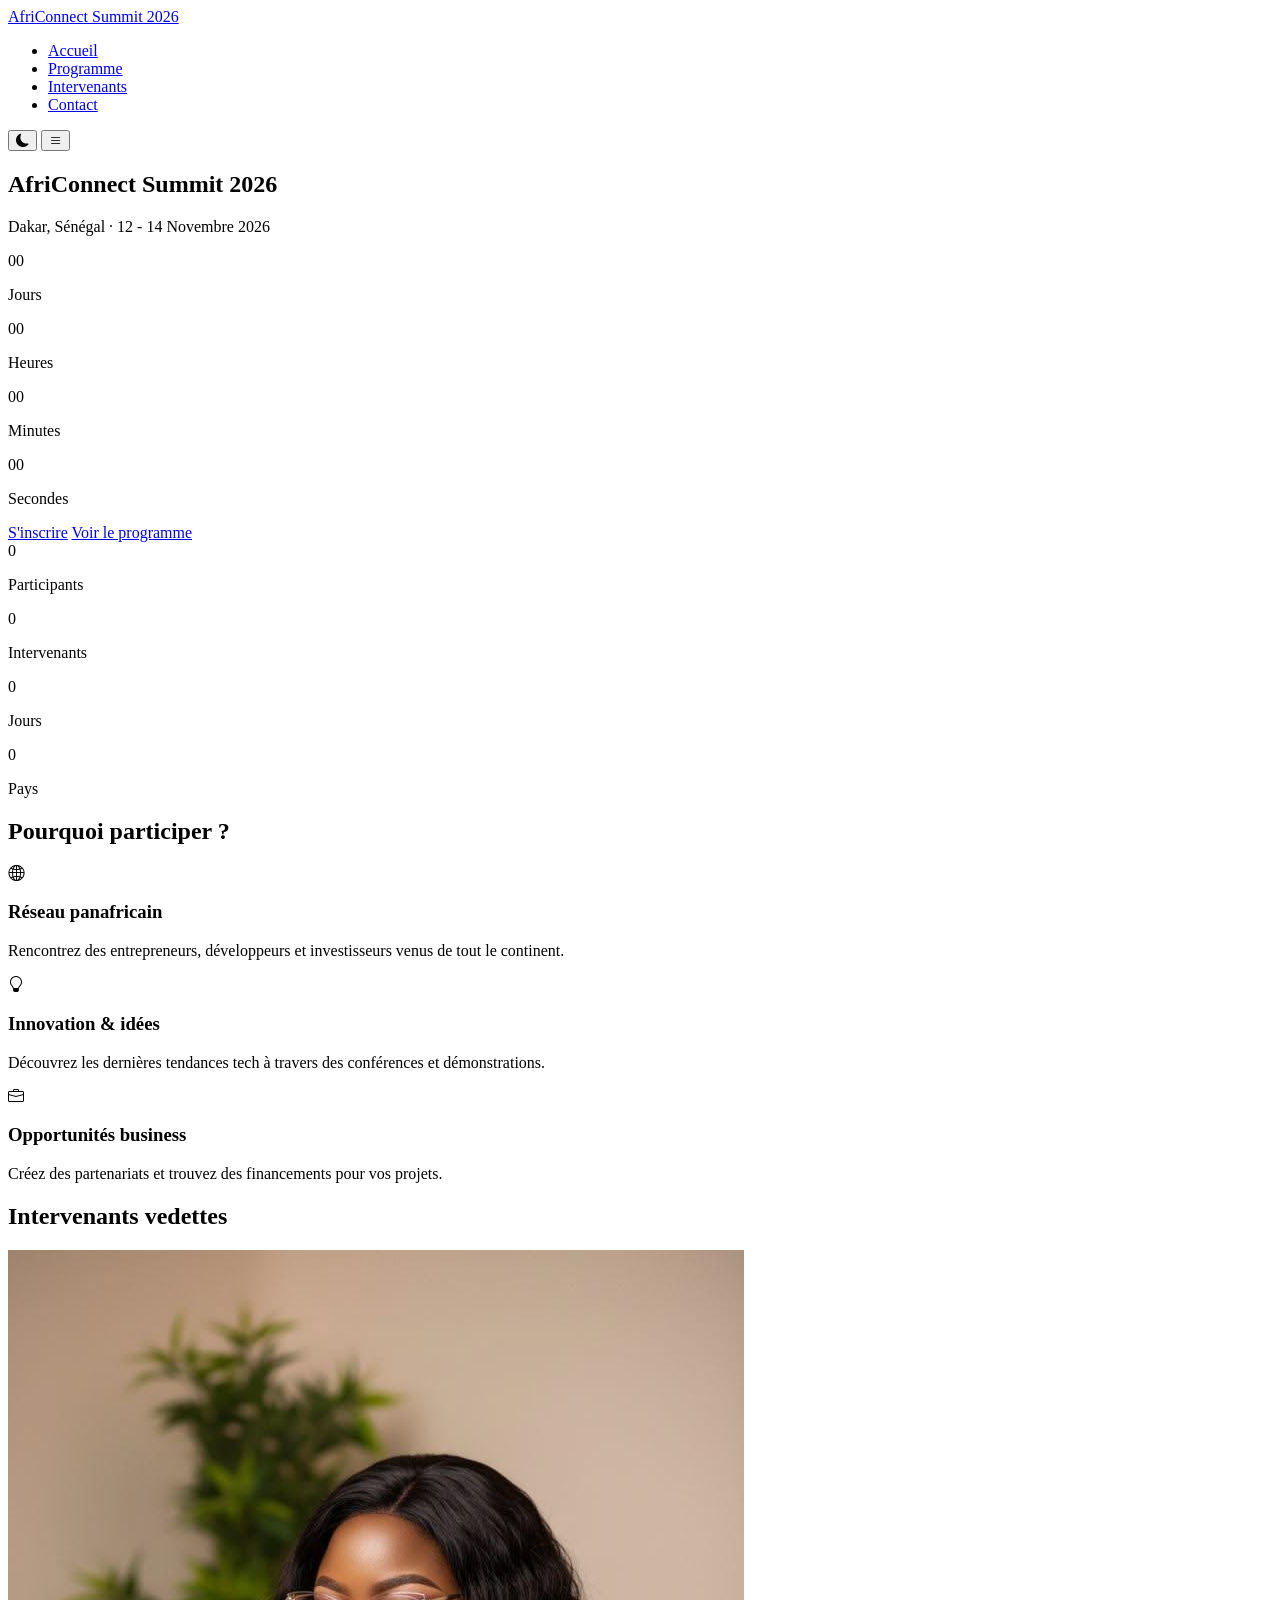
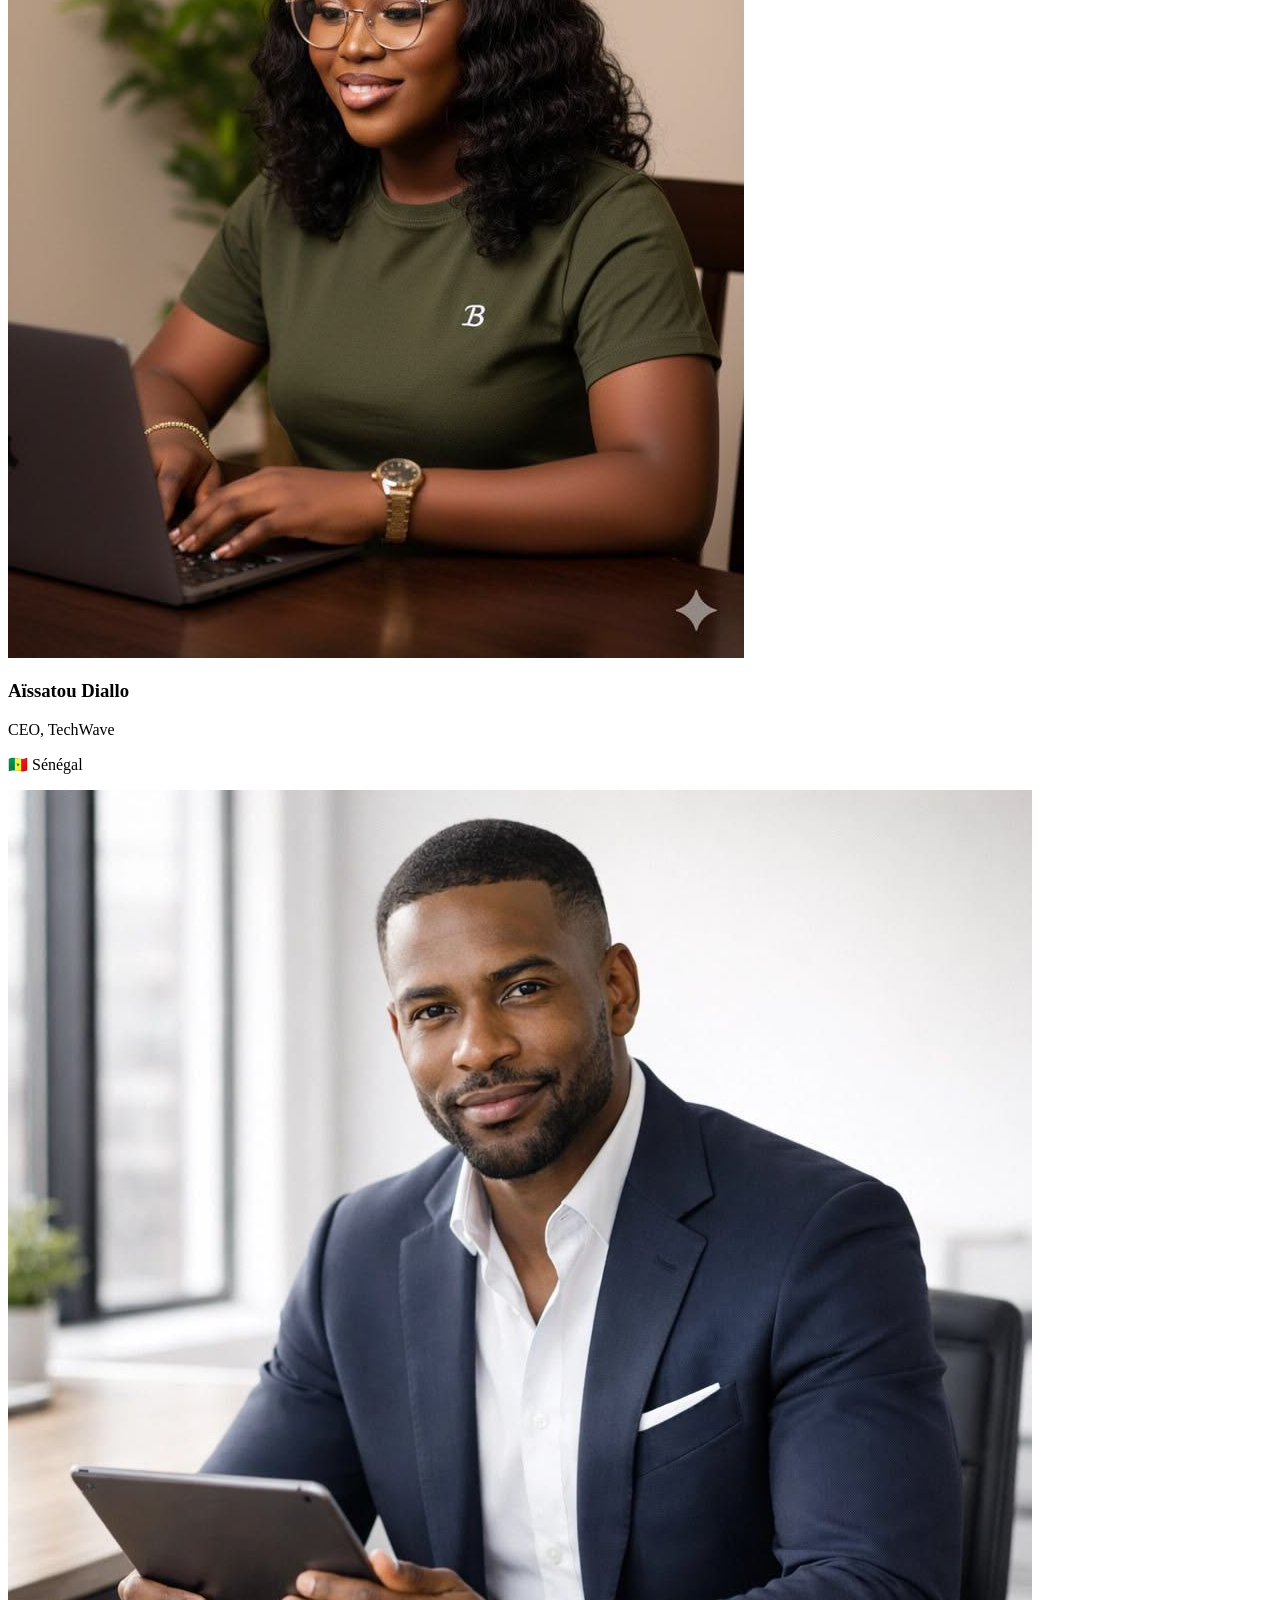
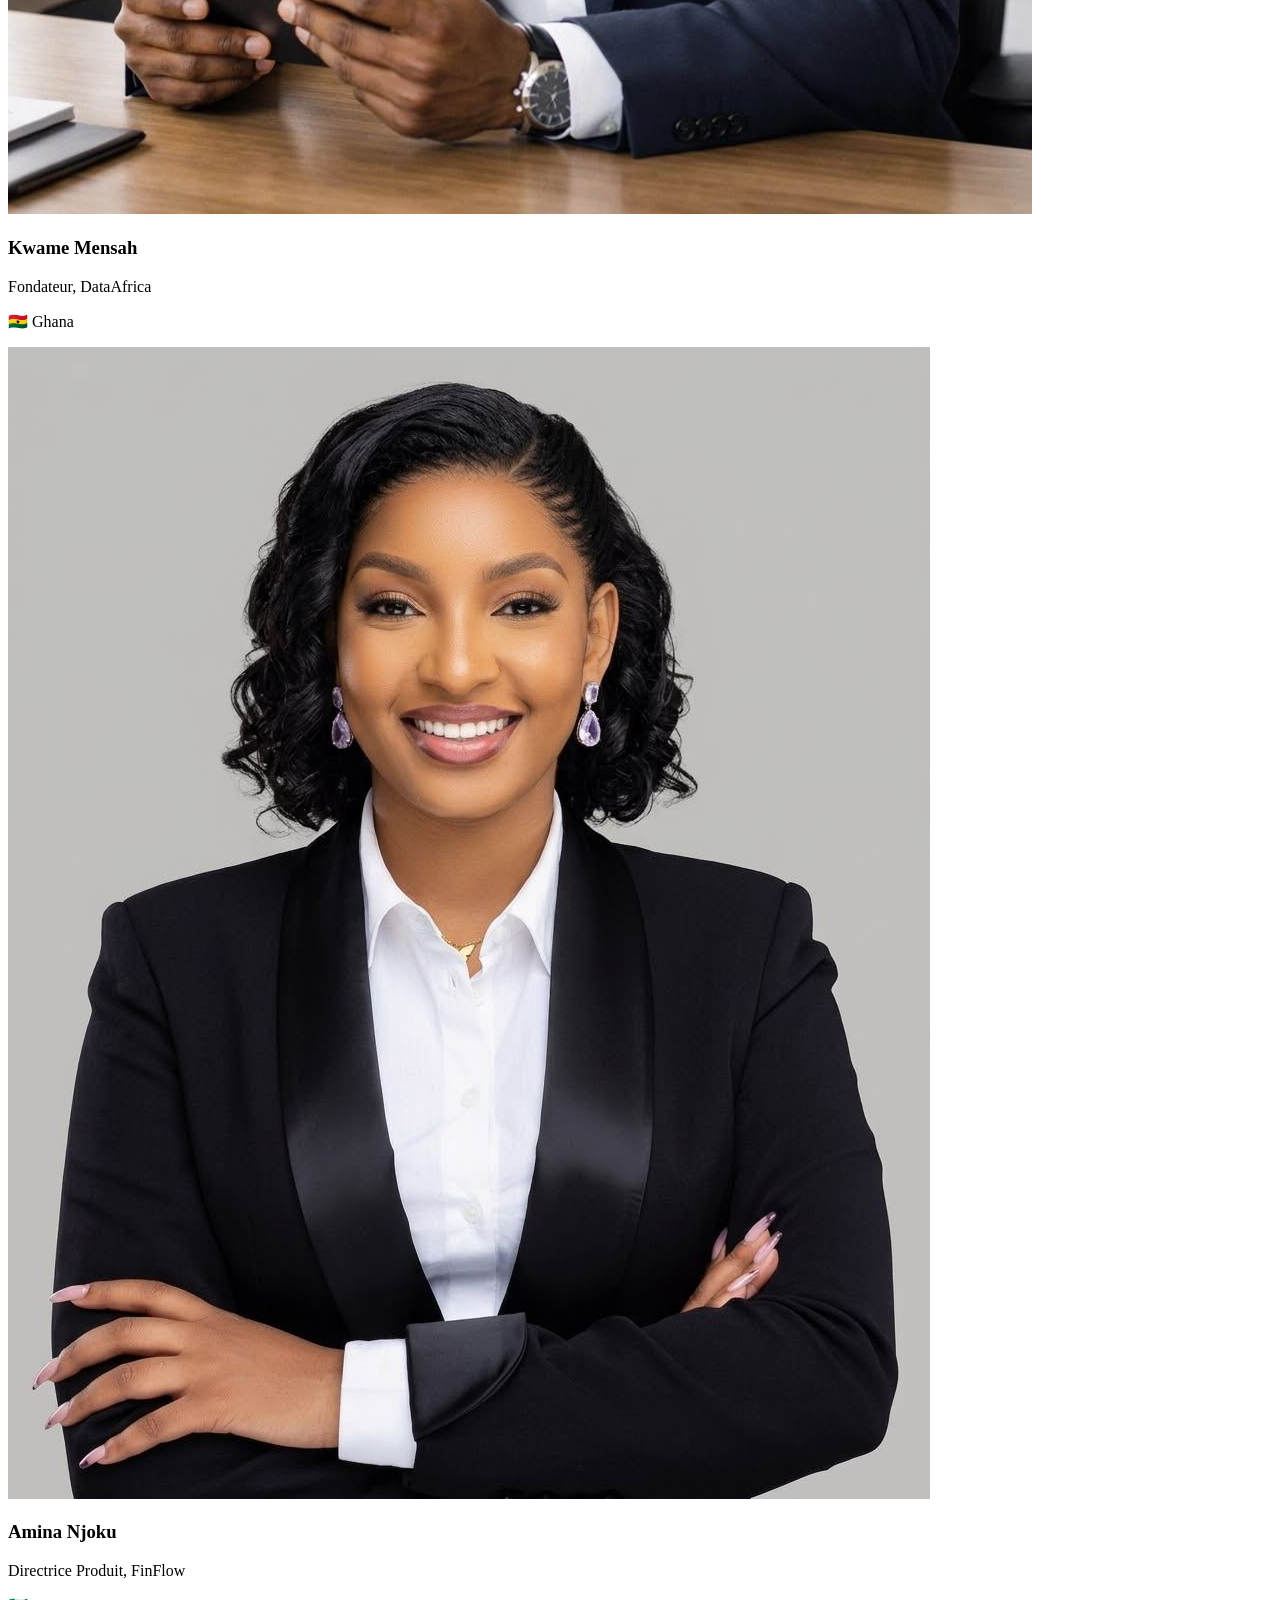
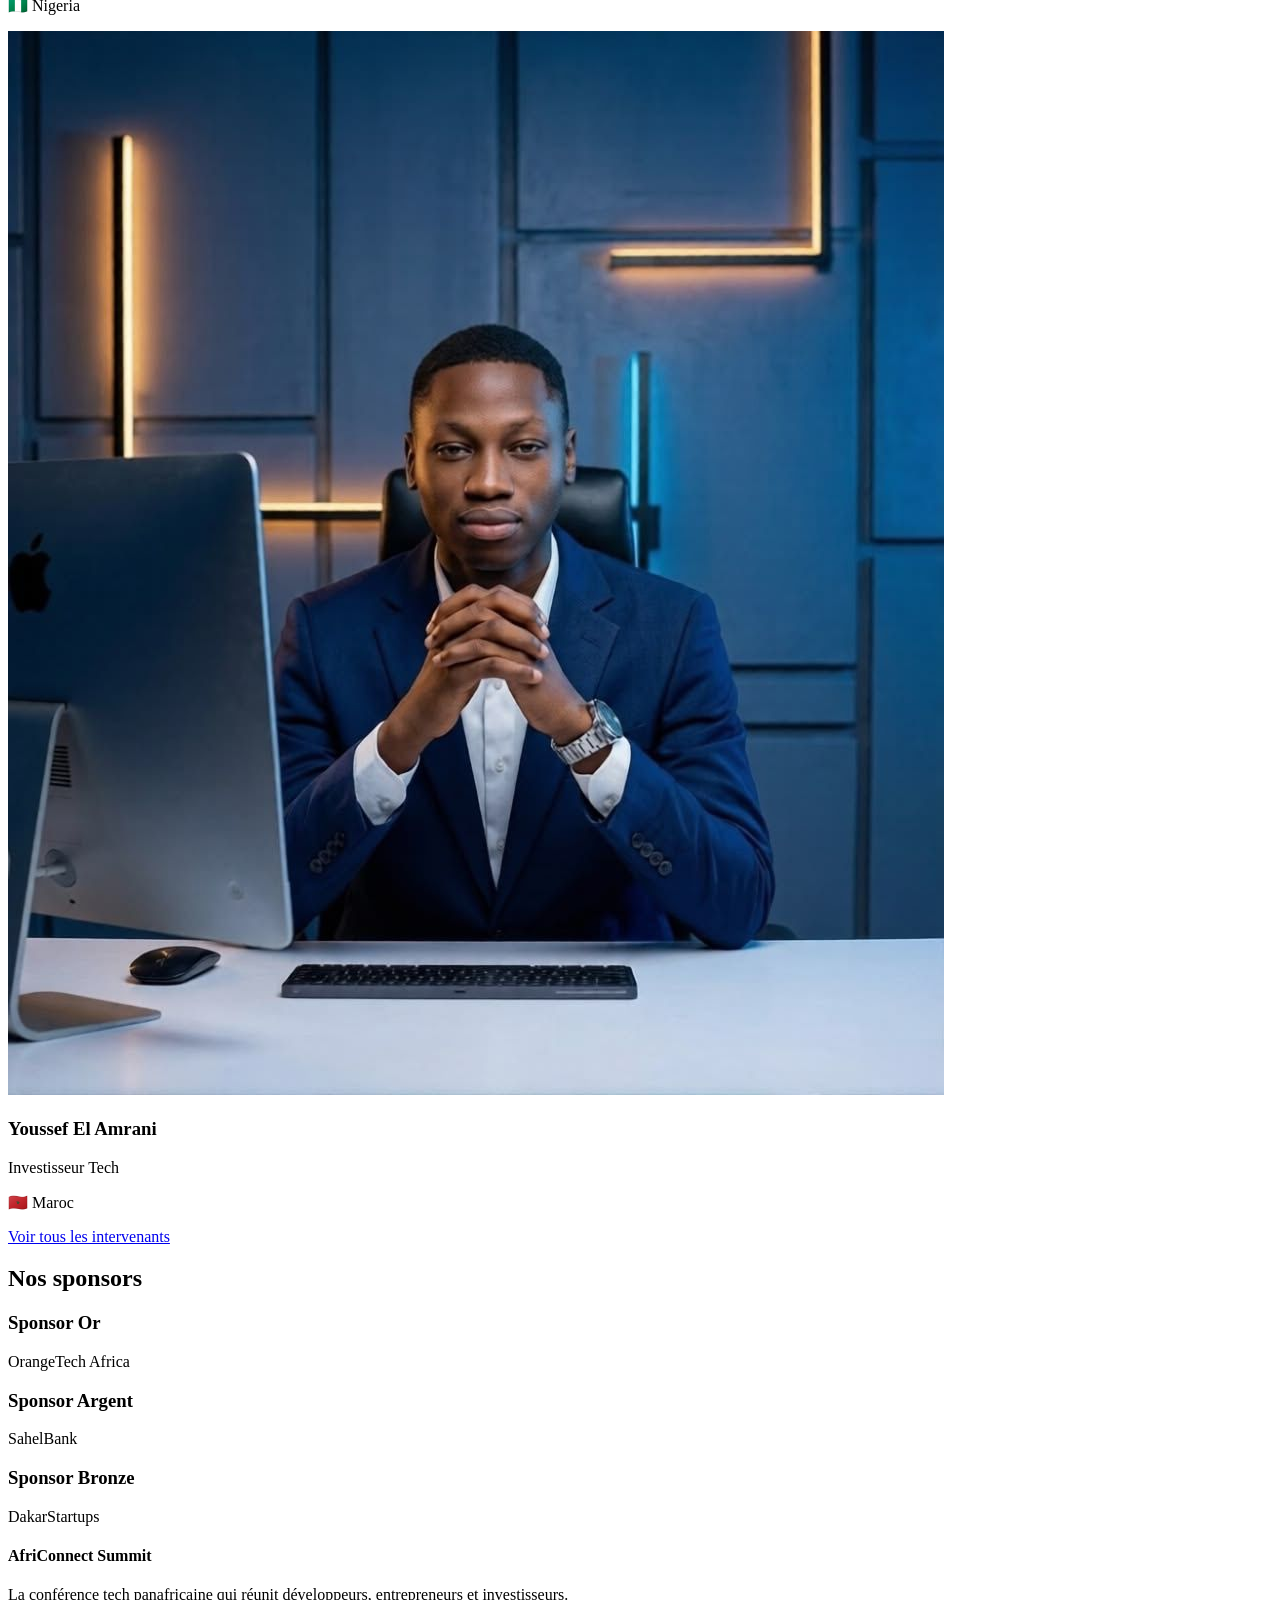
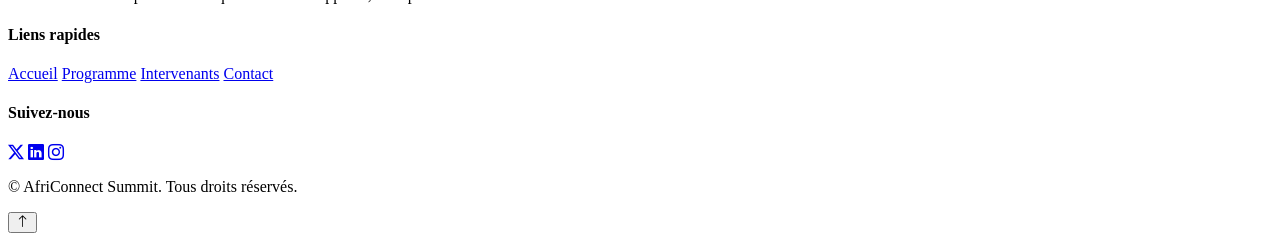
==== index.html @ ba3dfc05 "Structure HTML des 4 pages (index, programme, intervenants, contact)" ====
<!DOCTYPE html>
<html lang="fr">
<head>
    <meta charset="UTF-8">
    <meta name="viewport" content="width=device-width, initial-scale=1.0">
    <title>AfriConnect Summit 2026 - Accueil</title>

    <!-- Feuille de style externe -->
    <link rel="stylesheet" href="css/style.css">

    <!-- Google Fonts : Poppins pour les titres, Inter pour le corps de texte -->
    <link rel="preconnect" href="https://fonts.googleapis.com">
    <link href="https://fonts.googleapis.com/css2?family=Poppins:wght@600;700&family=Inter:wght@400;500&display=swap" rel="stylesheet">

    <!-- Bootstrap Icons via CDN -->
    <link rel="stylesheet" href="https://cdn.jsdelivr.net/npm/bootstrap-icons/font/bootstrap-icons.css">
</head>
<body>

    <!-- ============ NAVBAR ============ -->
    <header id="navbar">
        <nav>
            <a href="index.html" class="logo">AfriConnect Summit 2026</a>

            <ul class="nav-links" id="nav-links">
                <li><a href="index.html">Accueil</a></li>
                <li><a href="programme.html">Programme</a></li>
                <li><a href="intervenants.html">Intervenants</a></li>
                <li><a href="contact.html">Contact</a></li>
            </ul>

            <div class="nav-actions">
                <button id="theme-toggle" aria-label="Changer de thème">
                    <i class="bi bi-moon-fill"></i>
                </button>
                <button id="hamburger" aria-label="Ouvrir le menu">
                    <i class="bi bi-list"></i>
                </button>
            </div>
        </nav>
    </header>

    <main>
        <!-- ============ SECTION HERO ============ -->
        <section class="hero">
            <h1>AfriConnect Summit 2026</h1>
            <p class="hero-subtitle">Dakar, Sénégal · 12 - 14 Novembre 2026</p>

            <!-- Compte à rebours rempli dynamiquement par JavaScript -->
            <div class="countdown" id="countdown">
                <div class="countdown-item">
                    <span id="days">00</span>
                    <p>Jours</p>
                </div>
                <div class="countdown-item">
                    <span id="hours">00</span>
                    <p>Heures</p>
                </div>
                <div class="countdown-item">
                    <span id="minutes">00</span>
                    <p>Minutes</p>
                </div>
                <div class="countdown-item">
                    <span id="seconds">00</span>
                    <p>Secondes</p>
                </div>
            </div>

            <div class="hero-buttons">
                <a href="contact.html" class="btn btn-primary">S'inscrire</a>
                <a href="programme.html" class="btn btn-secondary">Voir le programme</a>
            </div>
        </section>

        <!-- ============ SECTION CHIFFRES CLÉS ============ -->
        <section class="stats">
            <div class="stat-item">
                <span class="stat-number" data-target="1200">0</span>
                <p>Participants</p>
            </div>
            <div class="stat-item">
                <span class="stat-number" data-target="48">0</span>
                <p>Intervenants</p>
            </div>
            <div class="stat-item">
                <span class="stat-number" data-target="3">0</span>
                <p>Jours</p>
            </div>
            <div class="stat-item">
                <span class="stat-number" data-target="12">0</span>
                <p>Pays</p>
            </div>
        </section>

        <!-- ============ SECTION POURQUOI PARTICIPER ============ -->
        <section class="why-attend">
            <h2>Pourquoi participer ?</h2>
            <div class="reasons-container">
                <article class="reason">
                    <i class="bi bi-globe2"></i>
                    <h3>Réseau panafricain</h3>
                    <p>Rencontrez des entrepreneurs, développeurs et investisseurs venus de tout le continent.</p>
                </article>
                <article class="reason">
                    <i class="bi bi-lightbulb"></i>
                    <h3>Innovation & idées</h3>
                    <p>Découvrez les dernières tendances tech à travers des conférences et démonstrations.</p>
                </article>
                <article class="reason">
                    <i class="bi bi-briefcase"></i>
                    <h3>Opportunités business</h3>
                    <p>Créez des partenariats et trouvez des financements pour vos projets.</p>
                </article>
            </div>
        </section>

        <!-- ============ SECTION INTERVENANTS VEDETTES ============ -->
        <section class="featured-speakers">
            <h2>Intervenants vedettes</h2>
            <div class="speakers-grid">
                <article class="speaker-card">
                    <img src="image/WhatsAppf3.jpeg" alt="Photo de Aïssatou Diallo, CEO chez TechWave">
                    <h3>Aïssatou Diallo</h3>
                    <p class="speaker-title">CEO, TechWave</p>
                    <p class="speaker-country">🇸🇳 Sénégal</p>
                </article>
                <article class="speaker-card">
                    <img src="image/WhatsApph2.jpeg" alt="Photo de Kwame Mensah, fondateur de DataAfrica">
                    <h3>Kwame Mensah</h3>
                    <p class="speaker-title">Fondateur, DataAfrica</p>
                    <p class="speaker-country">🇬🇭 Ghana</p>
                </article>
                <article class="speaker-card">
                    <img src="image/Whatf1.jpeg" alt="Photo de Amina Njoku, directrice produit chez FinFlow">
                    <h3>Amina Njoku</h3>
                    <p class="speaker-title">Directrice Produit, FinFlow</p>
                    <p class="speaker-country">🇳🇬 Nigeria</p>
                </article>
                <article class="speaker-card">
                    <img src="image/WhatsApph3.jpeg" alt="Photo de Youssef El Amrani, investisseur tech">
                    <h3>Youssef El Amrani</h3>
                    <p class="speaker-title">Investisseur Tech</p>
                    <p class="speaker-country">🇲🇦 Maroc</p>
                </article>
            </div>
            <a href="intervenants.html" class="btn btn-secondary">Voir tous les intervenants</a>
        </section>

        <!-- ============ SECTION SPONSORS ============ -->
        <section class="sponsors">
            <h2>Nos sponsors</h2>
            <div class="sponsors-container">
                <div class="sponsor-tier gold">
                    <h3>Sponsor Or</h3>
                    <p>OrangeTech Africa</p>
                </div>
                <div class="sponsor-tier silver">
                    <h3>Sponsor Argent</h3>
                    <p>SahelBank</p>
                </div>
                <div class="sponsor-tier bronze">
                    <h3>Sponsor Bronze</h3>
                    <p>DakarStartups</p>
                </div>
            </div>
        </section>
    </main>

    <!-- ============ FOOTER ============ -->
    <footer>
        <div class="footer-container">
            <div class="footer-col">
                <h4>AfriConnect Summit</h4>
                <p>La conférence tech panafricaine qui réunit développeurs, entrepreneurs et investisseurs.</p>
            </div>
            <div class="footer-col">
                <h4>Liens rapides</h4>
                <a href="index.html">Accueil</a>
                <a href="programme.html">Programme</a>
                <a href="intervenants.html">Intervenants</a>
                <a href="contact.html">Contact</a>
            </div>
            <div class="footer-col">
                <h4>Suivez-nous</h4>
                <div class="social-icons">
                    <a href="#" aria-label="Twitter"><i class="bi bi-twitter-x"></i></a>
                    <a href="#" aria-label="LinkedIn"><i class="bi bi-linkedin"></i></a>
                    <a href="#" aria-label="Instagram"><i class="bi bi-instagram"></i></a>
                </div>
            </div>
        </div>
        <p class="copyright">&copy; <span id="year"></span> AfriConnect Summit. Tous droits réservés.</p>
        <button id="back-to-top" aria-label="Retour en haut de la page">
            <i class="bi bi-arrow-up"></i>
        </button>
    </footer>

    <!-- Script JavaScript en fin de body -->
    <script src="js/main.js"></script>
</body>
</html>
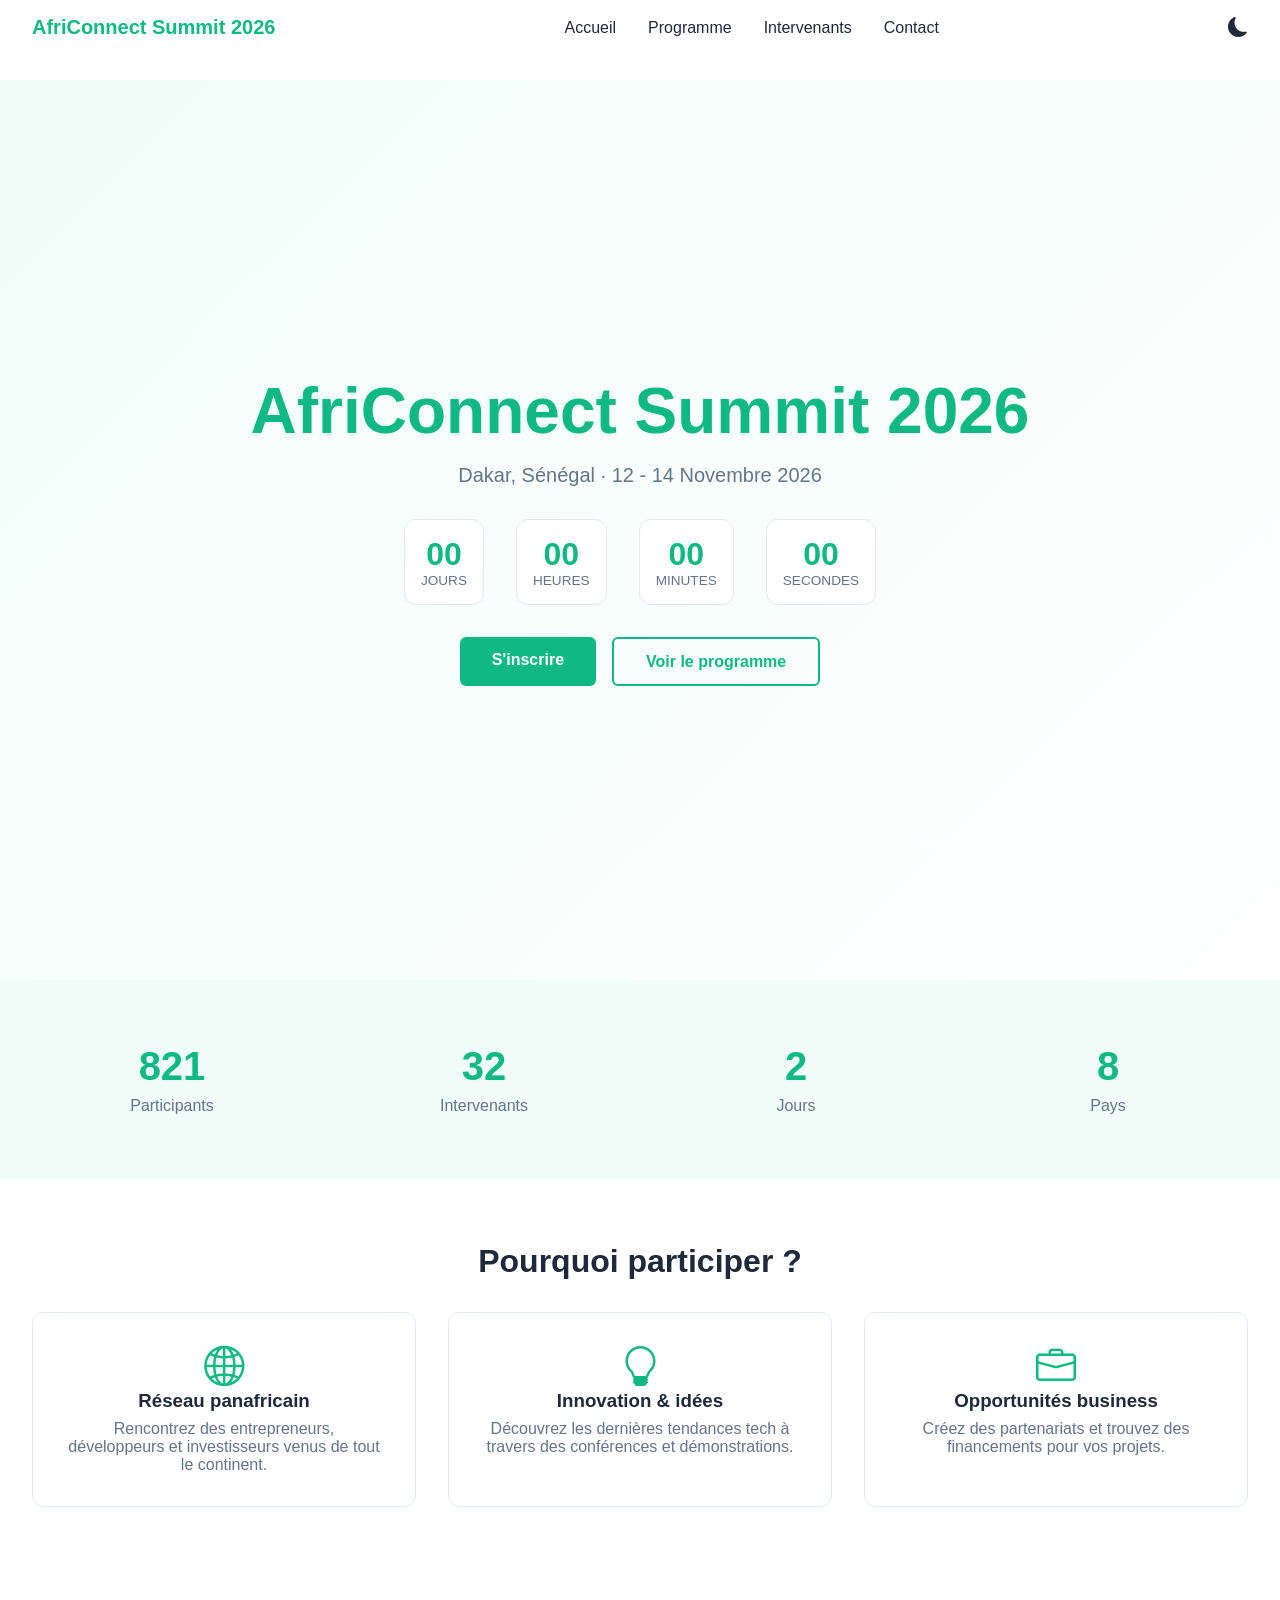
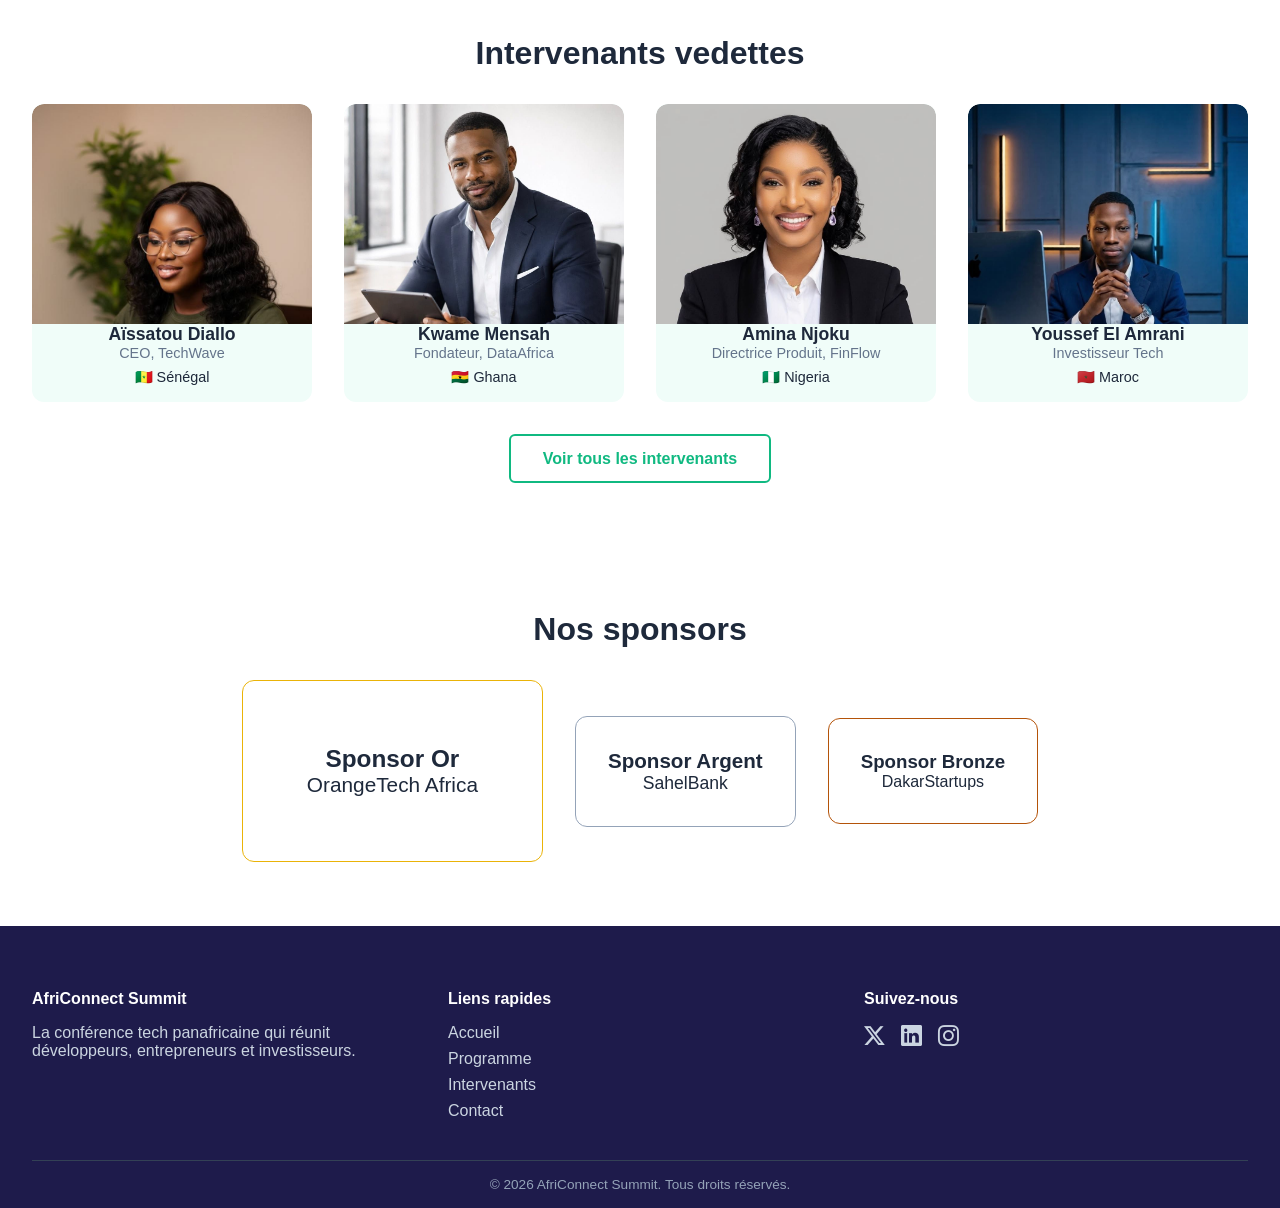
==== commit 42f8ed10: "Animations au scroll avec IntersectionObserver et compteurs animes" ====
--- a/index.html
+++ b/index.html
@@ -93,7 +93,7 @@
         </section>
 
         <!-- ============ SECTION POURQUOI PARTICIPER ============ -->
-        <section class="why-attend">
+        <section class="why-attend animate-in">
             <h2>Pourquoi participer ?</h2>
             <div class="reasons-container">
                 <article class="reason">
@@ -115,7 +115,7 @@
         </section>
 
         <!-- ============ SECTION INTERVENANTS VEDETTES ============ -->
-        <section class="featured-speakers">
+        <section class="featured-speakers animate-in">
             <h2>Intervenants vedettes</h2>
             <div class="speakers-grid">
                 <article class="speaker-card">
@@ -147,7 +147,7 @@
         </section>
 
         <!-- ============ SECTION SPONSORS ============ -->
-        <section class="sponsors">
+        <section class="sponsors animate-in">
             <h2>Nos sponsors</h2>
             <div class="sponsors-container">
                 <div class="sponsor-tier gold">
--- a/css/style.css
+++ b/css/style.css
@@ -0,0 +1,1121 @@
+/* ===================================================
+   RESET
+=================================================== */
+* {
+    margin: 0;
+    padding: 0;
+    box-sizing: border-box;
+}
+
+html {
+    scroll-behavior: smooth;
+}
+
+a {
+    text-decoration: none;
+    color: inherit;
+}
+
+ul {
+    list-style: none;
+}
+
+img {
+    max-width: 100%;
+    display: block;
+}
+
+button {
+    font-family: inherit;
+    cursor: pointer;
+    border: none;
+    background: none;
+}
+
+table {
+    border-collapse: collapse;
+    width: 100%;
+}
+
+/* ===================================================
+   VARIABLES CSS - MODE CLAIR (par défaut)
+=================================================== */
+:root {
+    --color-primary: #10B981;
+    --color-secondary: #1E1B4B;
+    --color-bg: #FFFFFF;
+    --color-bg-alt: #F0FDF9;
+    --color-text: #1E293B;
+    --color-text-light: #64748B;
+    --color-border: #E2E8F0;
+
+    --font-heading: 'Poppins', sans-serif;
+    --font-body: 'Inter', sans-serif;
+
+    --spacing-sm: 0.5rem;
+    --spacing-md: 1rem;
+    --spacing-lg: 2rem;
+    --spacing-xl: 4rem;
+
+    --radius-sm: 6px;
+    --radius-md: 12px;
+    --radius-lg: 20px;
+
+    --transition: 0.3s ease;
+}
+
+/* ===================================================
+   VARIABLES CSS - MODE SOMBRE
+=================================================== */
+[data-theme="dark"] {
+    --color-bg: #1E1B4B;
+    --color-bg-alt: #2A265E;
+    --color-text: #F1F5F9;
+    --color-text-light: #A5B4C4;
+    --color-border: #3D3878;
+}
+
+/* ===================================================
+   STYLES DE BASE
+=================================================== */
+body {
+    font-family: var(--font-body);
+    color: var(--color-text);
+    background-color: var(--color-bg);
+    transition: background-color var(--transition), color var(--transition);
+    overflow-x: hidden;
+}
+
+h1, h2, h3 {
+    font-family: var(--font-heading);
+    color: var(--color-text);
+}
+
+h2 {
+    font-size: 2rem;
+    text-align: center;
+    margin-bottom: var(--spacing-lg);
+}
+
+section {
+    padding: var(--spacing-xl) var(--spacing-lg);
+}
+
+main {
+    padding-top: 80px;
+}
+
+.btn {
+    display: inline-block;
+    padding: 0.85rem 2rem;
+    border-radius: var(--radius-sm);
+    font-weight: 600;
+    transition: transform var(--transition), box-shadow var(--transition), background-color var(--transition);
+}
+
+.btn-primary {
+    background-color: var(--color-primary);
+    color: #FFFFFF;
+}
+
+.btn-primary:hover {
+    transform: translateY(-3px);
+    box-shadow: 0 8px 20px rgba(16, 185, 129, 0.35);
+}
+
+.btn-secondary {
+    background-color: transparent;
+    border: 2px solid var(--color-primary);
+    color: var(--color-primary);
+}
+
+.btn-secondary:hover {
+    background-color: var(--color-primary);
+    color: #FFFFFF;
+    transform: translateY(-3px);
+}
+
+.animate-in {
+    opacity: 0;
+    transform: translateY(30px);
+    transition: opacity 0.6s ease, transform 0.6s ease;
+}
+
+.animate-in.visible {
+    opacity: 1;
+    transform: translateY(0);
+}
+
+/* ===================================================
+   NAVBAR
+=================================================== */
+header#navbar {
+    position: fixed;
+    top: 0;
+    left: 0;
+    width: 100%;
+    z-index: 1000;
+    background-color: var(--color-bg);
+    transition: background-color var(--transition), box-shadow var(--transition);
+}
+
+header#navbar.scrolled {
+    box-shadow: 0 2px 10px rgba(0, 0, 0, 0.1);
+}
+
+header#navbar nav {
+    display: flex;
+    align-items: center;
+    justify-content: space-between;
+    padding: var(--spacing-md) var(--spacing-lg);
+    max-width: 1400px;
+    margin: 0 auto;
+}
+
+.logo {
+    font-family: var(--font-heading);
+    font-weight: 700;
+    font-size: 1.25rem;
+    color: var(--color-primary);
+    transition: opacity var(--transition);
+}
+
+.logo:hover {
+    opacity: 0.8;
+}
+
+.nav-links {
+    display: flex;
+    gap: var(--spacing-lg);
+}
+
+.nav-links a {
+    font-weight: 500;
+    color: var(--color-text);
+    transition: color var(--transition);
+    position: relative;
+}
+
+.nav-links a.active,
+.nav-links a:hover {
+    color: var(--color-primary);
+}
+
+.nav-links a::after {
+    content: '';
+    position: absolute;
+    bottom: -4px;
+    left: 0;
+    width: 0;
+    height: 2px;
+    background-color: var(--color-primary);
+    transition: width var(--transition);
+}
+
+.nav-links a:hover::after {
+    width: 100%;
+}
+
+.nav-actions {
+    display: flex;
+    align-items: center;
+    gap: var(--spacing-md);
+}
+
+#theme-toggle {
+    font-size: 1.25rem;
+    color: var(--color-text);
+    transition: color var(--transition);
+}
+
+#theme-toggle:hover {
+    color: var(--color-primary);
+}
+
+#hamburger {
+    font-size: 1.25rem;
+    color: var(--color-text);
+    display: none;
+}
+
+/* ===================================================
+   HERO (page d'accueil)
+=================================================== */
+.hero {
+    min-height: 100vh;
+    display: flex;
+    flex-direction: column;
+    align-items: center;
+    justify-content: center;
+    text-align: center;
+    padding: var(--spacing-lg);
+    background: linear-gradient(135deg, var(--color-bg-alt), var(--color-bg));
+    animation: fadeInUp 1s ease forwards;
+}
+
+.hero h1 {
+    font-size: clamp(2rem, 5vw, 4rem);
+    font-weight: 700;
+    margin-bottom: var(--spacing-md);
+    color: var(--color-primary);
+}
+
+.hero-subtitle {
+    font-size: 1.25rem;
+    color: var(--color-text-light);
+    margin-bottom: var(--spacing-lg);
+}
+
+.countdown {
+    display: flex;
+    gap: var(--spacing-lg);
+    margin-bottom: var(--spacing-lg);
+}
+
+.countdown-item {
+    display: flex;
+    flex-direction: column;
+    align-items: center;
+    background-color: var(--color-bg);
+    border: 1px solid var(--color-border);
+    border-radius: var(--radius-md);
+    padding: var(--spacing-md);
+    min-width: 80px;
+}
+
+.countdown-item span {
+    font-family: var(--font-heading);
+    font-size: 2rem;
+    font-weight: 700;
+    color: var(--color-primary);
+}
+
+.countdown-item p {
+    font-size: 0.85rem;
+    color: var(--color-text-light);
+    text-transform: uppercase;
+}
+
+.hero-buttons {
+    display: flex;
+    gap: var(--spacing-md);
+    flex-wrap: wrap;
+    justify-content: center;
+}
+
+@keyframes fadeInUp {
+    from {
+        opacity: 0;
+        transform: translateY(30px);
+    }
+    to {
+        opacity: 1;
+        transform: translateY(0);
+    }
+}
+
+/* ===================================================
+   SECTION CHIFFRES CLÉS (CSS Grid)
+=================================================== */
+.stats {
+    display: grid;
+    grid-template-columns: repeat(4, 1fr);
+    gap: var(--spacing-lg);
+    text-align: center;
+    background-color: var(--color-bg-alt);
+}
+
+.stat-item .stat-number {
+    display: block;
+    font-family: var(--font-heading);
+    font-size: 2.5rem;
+    font-weight: 700;
+    color: var(--color-primary);
+}
+
+.stat-item p {
+    color: var(--color-text-light);
+    margin-top: var(--spacing-sm);
+}
+
+/* ===================================================
+   SECTION POURQUOI PARTICIPER (Flexbox)
+=================================================== */
+.reasons-container {
+    display: flex;
+    gap: var(--spacing-lg);
+    flex-wrap: wrap;
+    justify-content: center;
+}
+
+.reason {
+    flex: 1 1 280px;
+    text-align: center;
+    padding: var(--spacing-lg);
+    border-radius: var(--radius-md);
+    border: 1px solid var(--color-border);
+    transition: transform var(--transition), box-shadow var(--transition);
+}
+
+.reason:hover {
+    transform: translateY(-6px);
+    box-shadow: 0 10px 25px rgba(0, 0, 0, 0.08);
+}
+
+.reason i {
+    font-size: 2.5rem;
+    color: var(--color-primary);
+    margin-bottom: var(--spacing-md);
+}
+
+.reason h3 {
+    margin-bottom: var(--spacing-sm);
+}
+
+.reason p {
+    color: var(--color-text-light);
+}
+
+/* ===================================================
+   SECTION INTERVENANTS VEDETTES (CSS Grid)
+=================================================== */
+.featured-speakers {
+    text-align: center;
+}
+
+.speakers-grid {
+    display: grid;
+    grid-template-columns: repeat(4, 1fr);
+    gap: var(--spacing-lg);
+    margin-bottom: var(--spacing-lg);
+}
+
+.speaker-card {
+    background-color: var(--color-bg-alt);
+    border-radius: var(--radius-md);
+    overflow: hidden;
+    text-align: center;
+    padding-bottom: var(--spacing-md);
+    transition: transform var(--transition), box-shadow var(--transition);
+}
+
+.speaker-card:hover {
+    transform: translateY(-8px);
+    box-shadow: 0 12px 25px rgba(0, 0, 0, 0.12);
+}
+
+.speaker-card img {
+    width: 100%;
+    height: 220px;
+    object-fit: cover;
+    object-position: top center;
+    display: block;
+    border-radius: var(--radius-md) var(--radius-md) 0 0;
+}
+
+.speaker-card h3 {
+    font-size: 1.1rem;
+}
+
+.speaker-title {
+    color: var(--color-text-light);
+    font-size: 0.9rem;
+}
+
+.speaker-country {
+    font-size: 0.9rem;
+    margin-top: var(--spacing-sm);
+}
+
+/* ===================================================
+   SECTION SPONSORS (Flexbox)
+=================================================== */
+.sponsors {
+    text-align: center;
+}
+
+.sponsors-container {
+    display: flex;
+    justify-content: center;
+    align-items: center;
+    gap: var(--spacing-lg);
+    flex-wrap: wrap;
+}
+
+.sponsor-tier {
+    padding: var(--spacing-lg);
+    border-radius: var(--radius-md);
+    border: 1px solid var(--color-border);
+}
+
+.sponsor-tier.gold {
+    font-size: 1.3rem;
+    padding: var(--spacing-xl);
+    border-color: #EAB308;
+}
+
+.sponsor-tier.silver {
+    font-size: 1.1rem;
+    border-color: #94A3B8;
+}
+
+.sponsor-tier.bronze {
+    font-size: 1rem;
+    border-color: #B45309;
+}
+
+/* ===================================================
+   HERO INTERNE (programme, intervenants, contact)
+=================================================== */
+.page-hero {
+    padding: calc(var(--spacing-xl) + 40px) var(--spacing-lg) var(--spacing-lg);
+    text-align: center;
+    background-color: var(--color-bg-alt);
+}
+
+.page-hero h1 {
+    margin-bottom: var(--spacing-sm);
+}
+
+.breadcrumb {
+    color: var(--color-text-light);
+    font-size: 0.9rem;
+}
+
+.breadcrumb a {
+    color: var(--color-primary);
+}
+
+/* ===================================================
+   PROGRAMME - ONGLETS + TABLEAU
+=================================================== */
+.tabs {
+    display: flex;
+    justify-content: center;
+    gap: var(--spacing-md);
+    margin-bottom: var(--spacing-lg);
+    flex-wrap: wrap;
+}
+
+.tab-btn {
+    padding: 0.75rem 1.5rem;
+    border-radius: var(--radius-sm);
+    border: 2px solid var(--color-border);
+    color: var(--color-text);
+    font-weight: 600;
+    transition: background-color var(--transition), color var(--transition), border-color var(--transition);
+}
+
+.tab-btn.active,
+.tab-btn:hover {
+    background-color: var(--color-primary);
+    border-color: var(--color-primary);
+    color: #FFFFFF;
+}
+
+.tab-content {
+    display: none;
+}
+
+.tab-content.active {
+    display: block;
+}
+
+table {
+    background-color: var(--color-bg-alt);
+    border-radius: var(--radius-md);
+    overflow: hidden;
+}
+
+thead {
+    background-color: var(--color-primary);
+    color: #FFFFFF;
+}
+
+th, td {
+    padding: var(--spacing-md);
+    text-align: left;
+}
+
+tbody tr:nth-child(even) {
+    background-color: var(--color-bg);
+}
+
+/* ===================================================
+   SECTION THÉMATIQUES (CSS Grid 2x2)
+=================================================== */
+.themes-grid {
+    display: grid;
+    grid-template-columns: repeat(2, 1fr);
+    gap: var(--spacing-lg);
+}
+
+.theme-card {
+    text-align: center;
+    padding: var(--spacing-lg);
+    border-radius: var(--radius-md);
+    border: 1px solid var(--color-border);
+    transition: transform var(--transition), box-shadow var(--transition);
+}
+
+.theme-card:hover {
+    transform: translateY(-6px);
+    box-shadow: 0 10px 25px rgba(0, 0, 0, 0.08);
+}
+
+.theme-card i {
+    font-size: 2.5rem;
+    color: var(--color-primary);
+    margin-bottom: var(--spacing-md);
+}
+
+/* ===================================================
+   INTERVENANTS - FILTRES + GRILLE
+=================================================== */
+.filters {
+    display: flex;
+    justify-content: center;
+    gap: var(--spacing-md);
+    flex-wrap: wrap;
+    margin-bottom: var(--spacing-lg);
+}
+
+.filter-btn {
+    padding: 0.6rem 1.3rem;
+    border-radius: var(--radius-sm);
+    border: 2px solid var(--color-border);
+    color: var(--color-text);
+    font-weight: 500;
+    transition: background-color var(--transition), color var(--transition), border-color var(--transition);
+}
+
+.filter-btn.active,
+.filter-btn:hover {
+    background-color: var(--color-primary);
+    border-color: var(--color-primary);
+    color: #FFFFFF;
+}
+
+.speakers-grid-full {
+    display: grid;
+    grid-template-columns: repeat(3, 1fr);
+    gap: var(--spacing-lg);
+}
+
+.speaker-card.hidden {
+    display: none;
+}
+
+/* ===================================================
+   CONTACT - FORMULAIRE + INFOS
+=================================================== */
+.contact-section {
+    display: flex;
+    gap: var(--spacing-xl);
+    align-items: flex-start;
+}
+
+.registration-form {
+    flex: 2;
+    display: flex;
+    flex-direction: column;
+    gap: var(--spacing-md);
+}
+
+.registration-form h2 {
+    text-align: left;
+}
+
+.form-group {
+    display: flex;
+    flex-direction: column;
+    gap: 0.3rem;
+}
+
+.form-group label {
+    font-weight: 500;
+    font-size: 0.9rem;
+}
+
+.form-group input,
+.form-group select,
+.form-group textarea {
+    padding: 0.75rem;
+    border: 2px solid var(--color-border);
+    border-radius: var(--radius-sm);
+    background-color: var(--color-bg);
+    color: var(--color-text);
+    font-family: var(--font-body);
+    transition: border-color var(--transition), box-shadow var(--transition);
+}
+
+.form-group input:focus,
+.form-group select:focus,
+.form-group textarea:focus {
+    outline: none;
+    border-color: var(--color-primary);
+    box-shadow: 0 0 0 3px rgba(16, 185, 129, 0.15);
+}
+
+.form-group input.valid,
+.form-group select.valid,
+.form-group textarea.valid {
+    border-color: #22C55E;
+}
+
+.form-group input.invalid,
+.form-group select.invalid,
+.form-group textarea.invalid {
+    border-color: #EF4444;
+}
+
+.error-message {
+    color: #EF4444;
+    font-size: 0.8rem;
+    min-height: 1rem;
+}
+
+.success-message {
+    display: none;
+    background-color: #DCFCE7;
+    color: #166534;
+    padding: var(--spacing-md);
+    border-radius: var(--radius-sm);
+    text-align: center;
+}
+
+.success-message.show {
+    display: block;
+}
+
+.contact-info {
+    flex: 1;
+    background-color: var(--color-bg-alt);
+    padding: var(--spacing-lg);
+    border-radius: var(--radius-md);
+}
+
+.contact-info p {
+    margin-bottom: var(--spacing-md);
+    color: var(--color-text-light);
+}
+
+.contact-info i {
+    color: var(--color-primary);
+    margin-right: var(--spacing-sm);
+}
+
+/* ===================================================
+   FAQ - ACCORDÉON CSS PUR
+=================================================== */
+.accordion-item {
+    border-bottom: 1px solid var(--color-border);
+}
+
+.accordion-toggle {
+    display: none;
+}
+
+.accordion-header {
+    display: block;
+    padding: var(--spacing-md) 0;
+    font-weight: 600;
+    cursor: pointer;
+    position: relative;
+}
+
+.accordion-header::after {
+    content: '+';
+    position: absolute;
+    right: 0;
+    top: var(--spacing-md);
+    font-size: 1.3rem;
+    transition: transform var(--transition);
+}
+
+.accordion-content {
+    max-height: 0;
+    overflow: hidden;
+    transition: max-height var(--transition);
+    color: var(--color-text-light);
+}
+
+.accordion-content p {
+    padding-bottom: var(--spacing-md);
+}
+
+.accordion-toggle:checked ~ .accordion-content {
+    max-height: 200px;
+}
+
+.accordion-toggle:checked ~ .accordion-header::after {
+    content: '−';
+}
+
+/* ===================================================
+   CARTE MAPS
+=================================================== */
+.map-section {
+    text-align: center;
+}
+
+.map-section iframe {
+    border-radius: var(--radius-md);
+}
+
+/* ===================================================
+   FOOTER
+=================================================== */
+footer {
+    background-color: var(--color-secondary);
+    color: #F1F5F9;
+    padding: var(--spacing-xl) var(--spacing-lg) var(--spacing-md);
+    position: relative;
+}
+
+.footer-container {
+    display: flex;
+    justify-content: space-between;
+    gap: var(--spacing-lg);
+    flex-wrap: wrap;
+    margin-bottom: var(--spacing-lg);
+}
+
+.footer-col {
+    flex: 1;
+    min-width: 200px;
+}
+
+.footer-col h4 {
+    font-family: var(--font-heading);
+    margin-bottom: var(--spacing-md);
+    color: #FFFFFF;
+}
+
+.footer-col p,
+.footer-col a {
+    display: block;
+    color: #CBD5E1;
+    margin-bottom: var(--spacing-sm);
+    transition: color var(--transition);
+}
+
+.footer-col a:hover {
+    color: var(--color-primary);
+}
+
+.social-icons {
+    display: flex;
+    gap: var(--spacing-md);
+}
+
+.social-icons a {
+    font-size: 1.3rem;
+    transition: transform var(--transition), color var(--transition);
+}
+
+.social-icons a:hover {
+    transform: translateY(-3px);
+    color: var(--color-primary);
+}
+
+.copyright {
+    text-align: center;
+    color: #94A3B8;
+    font-size: 0.85rem;
+    border-top: 1px solid #334155;
+    padding-top: var(--spacing-md);
+}
+
+#back-to-top {
+    position: fixed;
+    bottom: var(--spacing-lg);
+    right: var(--spacing-lg);
+    width: 45px;
+    height: 45px;
+    border-radius: 50%;
+    background-color: var(--color-primary);
+    color: #FFFFFF;
+    display: none;
+    align-items: center;
+    justify-content: center;
+    font-size: 1.2rem;
+    transition: transform var(--transition), opacity var(--transition);
+    z-index: 999;
+}
+
+#back-to-top.show {
+    display: flex;
+}
+
+#back-to-top:hover {
+    transform: translateY(-4px);
+}
+
+/* ===================================================
+   RESPONSIVE - TABLETTE (max 768px)
+=================================================== */
+@media (max-width: 768px) {
+    .nav-links {
+        position: fixed;
+        top: 0;
+        right: -100%;
+        height: 100vh;
+        width: 70%;
+        background-color: var(--color-bg);
+        flex-direction: column;
+        justify-content: center;
+        align-items: center;
+        gap: var(--spacing-lg);
+        transition: right var(--transition);
+        box-shadow: -2px 0 10px rgba(0, 0, 0, 0.1);
+    }
+
+    .nav-links.open {
+        right: 0;
+    }
+
+    #hamburger {
+        display: block;
+    }
+
+    .stats {
+        grid-template-columns: repeat(2, 1fr);
+    }
+
+    .speakers-grid {
+        grid-template-columns: repeat(2, 1fr);
+    }
+
+    .speakers-grid-full {
+        grid-template-columns: repeat(2, 1fr);
+    }
+
+    .themes-grid {
+        grid-template-columns: 1fr;
+    }
+
+    .contact-section {
+        flex-direction: column;
+    }
+
+    .countdown-item {
+        min-width: 60px;
+        padding: var(--spacing-sm);
+    }
+
+    .countdown-item span {
+        font-size: 1.5rem;
+    }
+}
+
+/* Amélioration tablette portrait (768px - 1024px) */
+@media (min-width: 768px) and (max-width: 1024px) {
+    .speakers-grid-full {
+        grid-template-columns: repeat(2, 1fr);
+    }
+
+    .contact-section {
+        gap: var(--spacing-lg);
+    }
+}
+
+/* ===================================================
+   RESPONSIVE - MOBILE COMPLET (max 480px)
+=================================================== */
+@media (max-width: 480px) {
+
+    /* --- Général --- */
+    section {
+        padding: var(--spacing-lg) var(--spacing-md);
+    }
+
+    /* --- Navbar --- */
+    .logo {
+        font-size: 1rem;
+    }
+
+    header#navbar nav {
+        padding: var(--spacing-sm) var(--spacing-md);
+    }
+
+    /* --- Hero --- */
+    .hero h1 {
+        font-size: 1.75rem;
+    }
+
+    .hero-subtitle {
+        font-size: 1rem;
+    }
+
+    .hero-buttons {
+        flex-direction: column;
+        width: 100%;
+    }
+
+    .hero-buttons .btn {
+        width: 100%;
+        text-align: center;
+    }
+
+    /* --- Countdown --- */
+    .countdown {
+        gap: 0.4rem;
+    }
+
+    .countdown-item {
+        min-width: 55px;
+        padding: 0.5rem;
+    }
+
+    .countdown-item span {
+        font-size: 1.2rem;
+    }
+
+    .countdown-item p {
+        font-size: 0.65rem;
+    }
+
+    /* --- Stats --- */
+    .stats {
+        grid-template-columns: repeat(2, 1fr);
+        gap: var(--spacing-md);
+    }
+
+    .stat-item .stat-number {
+        font-size: 1.8rem;
+    }
+
+    /* --- Pourquoi participer --- */
+    .reason {
+        flex: 1 1 100%;
+        padding: var(--spacing-md);
+    }
+
+    /* --- Cartes intervenants --- */
+    .speakers-grid,
+    .speakers-grid-full {
+        grid-template-columns: 1fr;
+    }
+
+    .speaker-card img {
+        height: 260px;
+    }
+
+    /* --- Sponsors --- */
+    .sponsors-container {
+        flex-direction: column;
+        width: 100%;
+    }
+
+    .sponsor-tier {
+        width: 100%;
+        text-align: center;
+    }
+
+    /* --- Onglets programme --- */
+    .tabs {
+        gap: 0.4rem;
+    }
+
+    .tab-btn {
+        padding: 0.5rem 1rem;
+        font-size: 0.85rem;
+    }
+
+    table {
+        font-size: 0.75rem;
+    }
+
+    th, td {
+        padding: 0.5rem;
+    }
+
+    /* --- Thématiques --- */
+    .themes-grid {
+        grid-template-columns: 1fr;
+    }
+
+    /* --- Filtres intervenants --- */
+    .filters {
+        gap: 0.4rem;
+    }
+
+    .filter-btn {
+        padding: 0.5rem 1rem;
+        font-size: 0.85rem;
+    }
+
+    /* --- Formulaire contact --- */
+    .contact-section {
+        flex-direction: column;
+        gap: var(--spacing-lg);
+    }
+
+    .registration-form,
+    .contact-info {
+        width: 100%;
+    }
+
+    /* --- Footer --- */
+    .footer-container {
+        flex-direction: column;
+        text-align: center;
+    }
+
+    .social-icons {
+        justify-content: center;
+    }
+
+    /* --- Bouton retour en haut --- */
+    #back-to-top {
+        width: 40px;
+        height: 40px;
+        bottom: var(--spacing-md);
+        right: var(--spacing-md);
+    }
+}
+
+/* ===================================================
+   RESPONSIVE - PETIT MOBILE (max 375px)
+=================================================== */
+@media (max-width: 375px) {
+    .hero h1 {
+        font-size: 1.5rem;
+    }
+
+    .countdown-item {
+        min-width: 48px;
+        padding: 0.4rem;
+    }
+
+    .countdown-item span {
+        font-size: 1.1rem;
+    }
+
+    .btn {
+        padding: 0.7rem 1.5rem;
+        font-size: 0.9rem;
+    }
+}
+
+/* ===================================================
+   RESPONSIVE - DESKTOP LARGE (min 1200px)
+=================================================== */
+@media (min-width: 1200px) {
+    header#navbar nav,
+    main {
+        max-width: 1400px;
+        margin: 0 auto;
+    }
+}
+.animate-in {
+    opacity: 0;
+    transform: translateY(30px);
+    transition: opacity 0.6s ease, transform 0.6s ease;
+}
+
+.animate-in.visible {
+    opacity: 1;
+    transform: translateY(0);
+}
